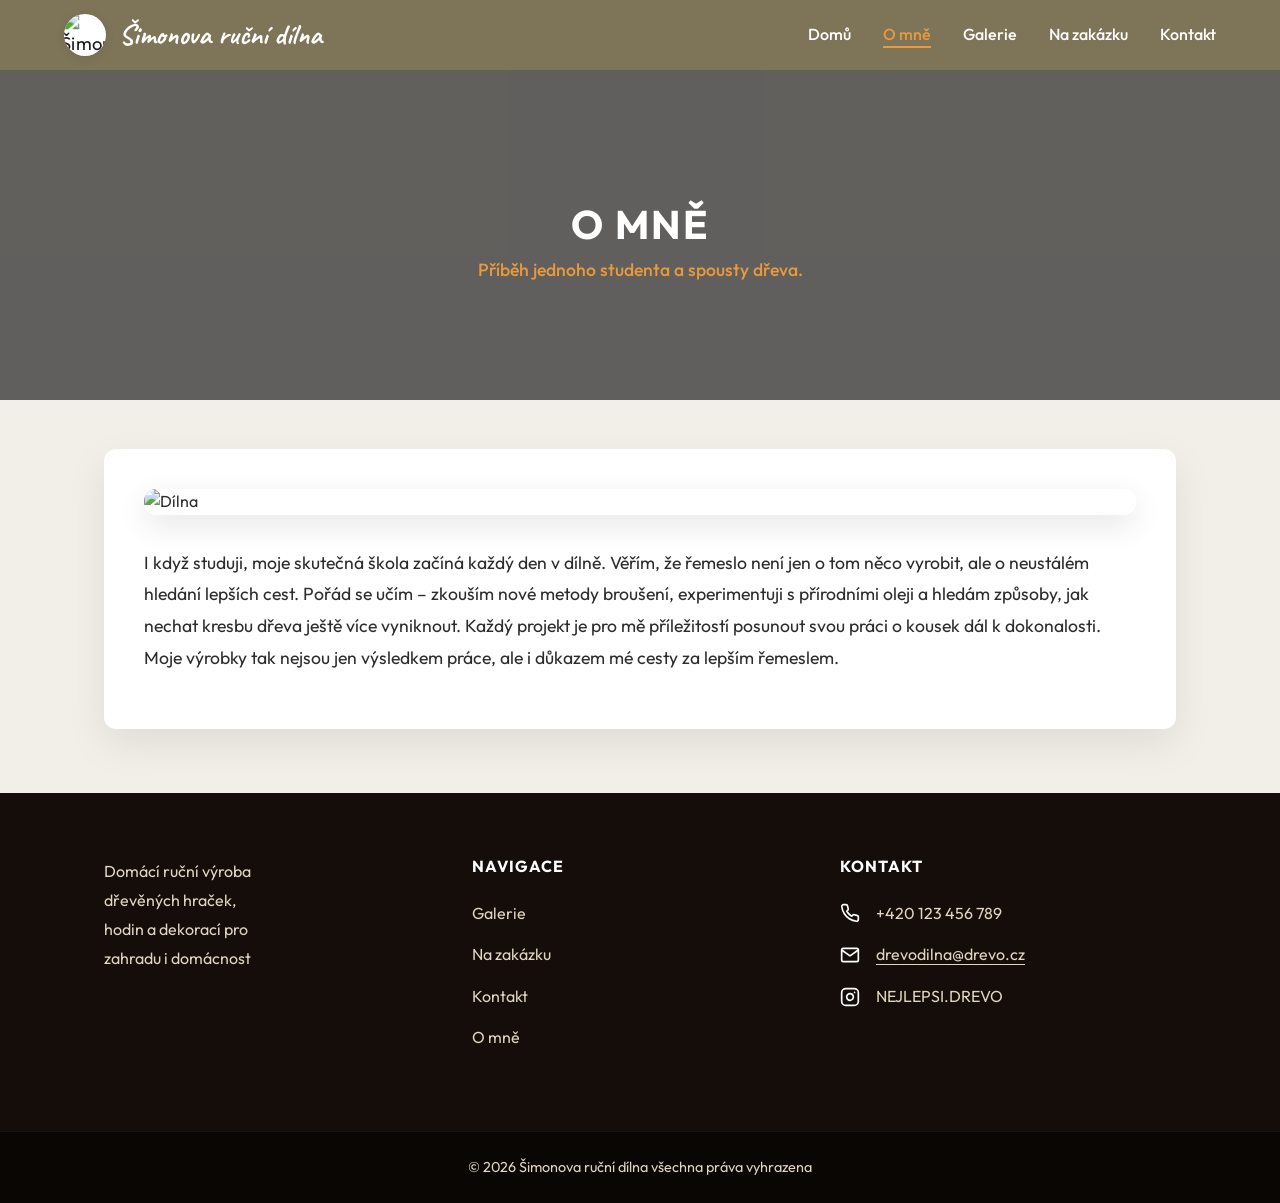
==== about.html @ 226e52aa "first" ====
<!DOCTYPE html>
<html lang="cs">

<head>
    <meta charset="UTF-8">
    <meta name="viewport" content="width=device-width, initial-scale=1.0">
    <title>Šimonova ruční dílna | O mně</title>
    <link rel="preconnect" href="https://fonts.googleapis.com">
    <link rel="preconnect" href="https://fonts.gstatic.com" crossorigin>
    <link
        href="https://fonts.googleapis.com/css2?family=Outfit:wght@300;400;500;700&family=Playfair+Display:ital,wght@0,600;1,600&family=Caveat:wght@500;700&display=swap"
        rel="stylesheet">
    <link rel="stylesheet" href="styles.css">
</head>

<body>
    <header class="header">
        <div class="container header-container">
            <a href="index.html" class="logo">
                <div class="logo-icon">
                    <img src="Pictures_neupravene/logo.jpg" alt="Šimonova ruční dílna logo">
                </div>
                <span class="logo-text">Šimonova ruční dílna</span>
            </a>
            <nav class="nav">
                <ul class="nav-list">
                    <li><a href="index.html">Domů</a></li>
                    <li><a href="about.html" class="active">O mně</a></li>
                    <li><a href="portfolio.html">Galerie</a></li>
                    <li><a href="custom.html">Na zakázku</a></li>
                    <li><a href="contact.html">Kontakt</a></li>
                </ul>
            </nav>
            <button class="mobile-menu-btn" aria-label="Otevřít menu">
                <span></span>
                <span></span>
                <span></span>
            </button>
        </div>
    </header>

    <main class="bg-light">
        <section class="subpage-hero" style="background-image: url('Pictures_neupravene/IMG-20260428-WA0003.jpg');">
            <div class="subpage-hero-overlay"></div>
            <div class="container subpage-hero-content">
                <h1 class="page-title">O MNĚ</h1>
                <p class="page-subtitle">Příběh jednoho studenta a spousty dřeva.</p>
            </div>
        </section>

        <section class="about-section section">
            <div class="container overlap-container">
                <div class="about-new-container">
                    <div class="about-image-top">
                        <img src="Pictures_neupravene/IMG-20260428-WA0004.jpg" alt="Dílna"
                            style="width: 100%; border-radius: 12px; margin-bottom: 2rem; box-shadow: 0 10px 30px rgba(0,0,0,0.1);">
                    </div>
                    <div class="about-text-new">
                        <p style="font-size: 1.1rem; line-height: 1.8; color: var(--color-text);">I když studuji, moje
                            skutečná škola začíná každý den v dílně. Věřím, že řemeslo není jen o tom něco vyrobit, ale
                            o neustálém hledání lepších cest. Pořád se učím – zkouším nové metody broušení,
                            experimentuji s přírodními oleji a hledám způsoby, jak nechat kresbu dřeva ještě více
                            vyniknout. Každý projekt je pro mě příležitostí posunout svou práci o kousek dál k
                            dokonalosti. Moje výrobky tak nejsou jen výsledkem práce, ale i důkazem mé cesty za lepším
                            řemeslem.</p>
                    </div>
                </div>
            </div>
        </section>
    </main>

    <footer class="footer">
        <div class="container">
            <div class="footer-grid">
                <div class="footer-col">
                    <p>Domácí ruční výroba<br>dřevěných hraček,<br>hodin a dekorací pro<br>zahradu i domácnost</p>
                </div>
                <div class="footer-col">
                    <h4 class="footer-heading">NAVIGACE</h4>
                    <ul class="footer-links">
                        <li><a href="portfolio.html">Galerie</a></li>
                        <li><a href="custom.html">Na zakázku</a></li>
                        <li><a href="contact.html">Kontakt</a></li>
                        <li><a href="about.html">O mně</a></li>
                    </ul>
                </div>
                <div class="footer-col">
                    <h4 class="footer-heading">KONTAKT</h4>
                    <ul class="footer-contact">
                        <li>
                            <svg xmlns="http://www.w3.org/2000/svg" width="20" height="20" viewBox="0 0 24 24"
                                fill="none" stroke="currentColor" stroke-width="2" stroke-linecap="round"
                                stroke-linejoin="round">
                                <path
                                    d="M22 16.92v3a2 2 0 0 1-2.18 2 19.79 19.79 0 0 1-8.63-3.07 19.5 19.5 0 0 1-6-6 19.79 19.79 0 0 1-3.07-8.67A2 2 0 0 1 4.11 2h3a2 2 0 0 1 2 1.72 12.84 12.84 0 0 0 .7 2.81 2 2 0 0 1-.45 2.11L8.09 9.91a16 16 0 0 0 6 6l1.27-1.27a2 2 0 0 1 2.11-.45 12.84 12.84 0 0 0 2.81.7A2 2 0 0 1 22 16.92z">
                                </path>
                            </svg>
                            <span>+420 123 456 789</span>
                        </li>
                        <li>
                            <svg xmlns="http://www.w3.org/2000/svg" width="20" height="20" viewBox="0 0 24 24"
                                fill="none" stroke="currentColor" stroke-width="2" stroke-linecap="round"
                                stroke-linejoin="round">
                                <path d="M4 4h16c1.1 0 2 .9 2 2v12c0 1.1-.9 2-2 2H4c-1.1 0-2-.9-2-2V6c0-1.1.9-2 2-2z">
                                </path>
                                <polyline points="22,6 12,13 2,6"></polyline>
                            </svg>
                            <a href="mailto:drevodilna@drevo.cz">drevodilna@drevo.cz</a>
                        </li>
                        <li>
                            <svg xmlns="http://www.w3.org/2000/svg" width="20" height="20" viewBox="0 0 24 24"
                                fill="none" stroke="currentColor" stroke-width="2" stroke-linecap="round"
                                stroke-linejoin="round">
                                <rect x="2" y="2" width="20" height="20" rx="5" ry="5"></rect>
                                <path d="M16 11.37A4 4 0 1 1 12.63 8 4 4 0 0 1 16 11.37z"></path>
                                <line x1="17.5" y1="6.5" x2="17.51" y2="6.5"></line>
                            </svg>
                            <span>NEJLEPSI.DREVO</span>
                        </li>
                    </ul>
                </div>
            </div>
        </div>
        <div class="footer-bottom-bar">
            <div class="container">
                <p>&copy; 2026 Šimonova ruční dílna všechna práva vyhrazena</p>
            </div>
        </div>
    </footer>

    <script src="script.js"></script>
</body>

</html>
---- styles.css ----
:root {
    --color-bg: #FCFAF8;
    --color-bg-alt: #F2EFE9;
    --color-wood-light: #C49A6C;
    --color-wood-primary: #8B5A2B;
    --color-wood-dark: #3E2723;
    --color-text: #2C2C2C;
    --color-text-light: #666666;
    --color-white: #FFFFFF;

    --font-sans: 'Outfit', sans-serif;
    --font-serif: 'Playfair Display', serif;

    --space-sm: 0.5rem;
    --space-md: 1rem;
    --space-lg: 2rem;
    --space-xl: 4rem;

    --transition-fast: 0.2s ease;
    --transition-normal: 0.3s ease;
}

* {
    margin: 0;
    padding: 0;
    box-sizing: border-box;
}

/* Premium Custom Scrollbar */
::-webkit-scrollbar {
    width: 10px;
}

::-webkit-scrollbar-track {
    background: var(--color-bg);
}

::-webkit-scrollbar-thumb {
    background-color: var(--color-wood-light);
    border-radius: 10px;
    border: 3px solid var(--color-bg);
}

::-webkit-scrollbar-thumb:hover {
    background-color: var(--color-wood-primary);
}

html {
    scroll-behavior: smooth;
}

body {
    font-family: var(--font-sans);
    color: var(--color-text);
    background-color: var(--color-bg);
    line-height: 1.6;
    overflow-x: hidden;
}

h1,
h2,
h3,
h4,
h5,
h6 {
    font-family: var(--font-serif);
    color: var(--color-wood-dark);
    margin-bottom: var(--space-md);
    line-height: 1.2;
}

p {
    margin-bottom: var(--space-md);
    color: var(--color-text-light);
}

img {
    max-width: 100%;
    height: auto;
    display: block;
}

a {
    text-decoration: none;
    color: inherit;
    transition: color var(--transition-fast);
}

ul {
    list-style: none;
}

.container {
    max-width: 1200px;
    margin: 0 auto;
    padding: 0 5%;
}

.section {
    padding: var(--space-xl) 0;
}

.text-center {
    text-align: center;
}

.bg-light {
    background-color: var(--color-bg-alt);
}

.bg-dark {
    background-color: var(--color-wood-dark);
    color: var(--color-white);
}

.bg-dark h2,
.bg-dark p {
    color: var(--color-white);
}

.bg-dark p {
    opacity: 0.8;
}

.btn {
    display: inline-block;
    padding: 0.8rem 1.8rem;
    border-radius: 4px;
    font-weight: 500;
    font-size: 1rem;
    cursor: pointer;
    transition: all var(--transition-normal);
    text-align: center;
    border: 2px solid transparent;
}

.btn-primary {
    background-color: var(--color-wood-primary);
    color: var(--color-white);
}

.btn-primary:hover {
    background-color: var(--color-wood-dark);
    transform: translateY(-2px);
    box-shadow: 0 4px 12px rgba(139, 90, 43, 0.3);
}

.btn-secondary {
    background-color: var(--color-white);
    color: var(--color-wood-dark);
}

.btn-secondary:hover {
    background-color: var(--color-bg-alt);
    transform: translateY(-2px);
}

.btn-outline {
    border-color: var(--color-wood-primary);
    color: var(--color-wood-primary);
}

.btn-outline:hover {
    background-color: var(--color-wood-primary);
    color: var(--color-white);
}

.btn-block {
    display: block;
    width: 100%;
}

.header {
    position: fixed;
    top: 0;
    left: 0;
    width: 100%;
    z-index: 1000;
    background: #7E7559;
    transition: all var(--transition-normal);
}

.header-container {
    display: flex;
    justify-content: space-between;
    align-items: center;
    height: 70px;
}

.logo {
    display: flex;
    align-items: center;
    gap: 0.8rem;
    text-decoration: none;
}

.logo-text {
    font-family: 'Caveat', cursive;
    font-size: 1.8rem;
    font-weight: 700;
    color: var(--color-white);
}

.logo-icon {
    display: flex;
    align-items: center;
    justify-content: center;
    width: 42px;
    height: 42px;
    background: var(--color-white);
    border-radius: 50%;
    overflow: hidden;
    box-shadow: 0 2px 10px rgba(0, 0, 0, 0.1);
}

.logo-icon img {
    width: 100%;
    height: 100%;
    object-fit: cover;
    border-radius: 50%;
    transform: scale(1.15);
    filter: contrast(1.2) brightness(0.95);
    transition: transform 0.3s ease;
}

.logo:hover .logo-icon img {
    transform: scale(1.22);
}

/* Zvětšení hlavičky a posunutí navigace více doprava */
.header .container {
    max-width: 1400px;
}

.nav {
    margin-left: auto;
}

.nav-list {
    display: flex;
    align-items: center;
    gap: 2rem;
}

.nav-list a:not(.btn) {
    font-weight: 500;
    position: relative;
    color: var(--color-white);
}

.nav-list a:not(.btn)::after {
    content: '';
    position: absolute;
    width: 0;
    height: 2px;
    bottom: -4px;
    left: 0;
    background-color: #E89A3C;
}

.nav-list a:not(.btn):hover::after,
.nav-list a.active:not(.btn)::after {
    width: 100%;
}

.nav-list a.active {
    color: #E89A3C;
}

.page-main {
    padding-top: 120px;
    min-height: calc(100vh - 80px);
    /* Odečet pro footer a header */
}

.mobile-menu-btn {
    display: none;
    background: none;
    border: none;
    cursor: pointer;
    position: relative;
    width: 25px;
    height: 20px;
}

.mobile-menu-btn span {
    display: block;
    position: absolute;
    height: 2px;
    width: 100%;
    background-color: var(--color-white);
    border-radius: 9px;
    opacity: 1;
    left: 0;
    transform: rotate(0deg);
    transition: .25s ease-in-out;
}

.mobile-menu-btn span:nth-child(1) {
    top: 0px;
}

.mobile-menu-btn span:nth-child(2) {
    top: 9px;
}

.mobile-menu-btn span:nth-child(3) {
    top: 18px;
}

.mobile-menu-btn.open span:nth-child(1) {
    top: 9px;
    transform: rotate(135deg);
}

.mobile-menu-btn.open span:nth-child(2) {
    opacity: 0;
    left: -60px;
}

.mobile-menu-btn.open span:nth-child(3) {
    top: 9px;
    transform: rotate(-135deg);
}

.hero {
    position: relative;
    height: 100vh;
    min-height: 600px;
    display: flex;
    align-items: center;
    overflow: hidden;
}

.hero-bg {
    position: absolute;
    top: 0;
    left: 0;
    width: 100%;
    height: 100%;
    z-index: -1;
}

.hero-bg img {
    width: 100%;
    height: 100%;
    object-fit: cover;
}

.hero-overlay {
    position: absolute;
    top: 0;
    left: 0;
    width: 100%;
    height: 100%;
    background: linear-gradient(90deg, rgba(30, 20, 15, 0.8) 0%, rgba(30, 20, 15, 0.4) 100%);
}

.hero-content {
    max-width: 800px;
    padding-top: 80px;
    animation: fadeInUp 1s ease forwards;
}

.hero-title {
    color: var(--color-white);
    font-size: clamp(2.5rem, 5vw, 4.5rem);
    margin-bottom: var(--space-md);
}

.hero-subtitle {
    color: rgba(255, 255, 255, 0.9);
    font-size: 1.2rem;
    max-width: 600px;
    margin-bottom: var(--space-lg);
}

.hero-actions {
    display: flex;
    gap: 1rem;
    flex-wrap: wrap;
}

@keyframes fadeInUp {
    from {
        opacity: 0;
        transform: translateY(30px);
    }

    to {
        opacity: 1;
        transform: translateY(0);
    }
}

.section-title {
    font-size: 2.5rem;
    margin-bottom: var(--space-lg);
    position: relative;
    display: inline-block;
}

.section-title::after {
    content: '';
    position: absolute;
    bottom: -10px;
    left: 0;
    width: 60px;
    height: 3px;
    background-color: var(--color-wood-primary);
}

.text-center .section-title::after {
    left: 50%;
    transform: translateX(-50%);
}

.about-container {
    display: grid;
    grid-template-columns: 1fr 1fr;
    gap: var(--space-xl);
    align-items: center;
}

.about-stats {
    display: grid;
    grid-template-columns: repeat(auto-fit, minmax(150px, 1fr));
    gap: var(--space-md);
}

.stat-item {
    background: var(--color-white);
    padding: var(--space-lg);
    border-radius: 8px;
    text-align: center;
    box-shadow: 0 10px 30px rgba(0, 0, 0, 0.05);
    border-bottom: 4px solid var(--color-wood-primary);
    transition: transform var(--transition-normal);
}

.stat-item:hover {
    transform: translateY(-5px);
}

.stat-number {
    display: block;
    font-family: var(--font-serif);
    font-size: 2rem;
    font-weight: 700;
    color: var(--color-wood-dark);
    margin-bottom: 0.5rem;
}

.stat-label {
    font-size: 0.9rem;
    font-weight: 500;
    text-transform: uppercase;
    letter-spacing: 1px;
    color: var(--color-wood-primary);
}

.portfolio-grid {
    display: grid;
    grid-template-columns: repeat(auto-fit, minmax(300px, 1fr));
    gap: 2rem;
    margin-top: var(--space-xl);
}

.portfolio-card {
    background: var(--color-white);
    border-radius: 8px;
    overflow: hidden;
    box-shadow: 0 4px 20px rgba(0, 0, 0, 0.05);
    transition: all var(--transition-normal);
}

.portfolio-card:hover {
    transform: translateY(-10px);
    box-shadow: 0 15px 30px rgba(0, 0, 0, 0.1);
}

.card-image {
    height: 250px;
    overflow: hidden;
}

.card-image img {
    width: 100%;
    height: 100%;
    object-fit: cover;
    transition: transform 0.5s ease;
}

.portfolio-card:hover .card-image img {
    transform: scale(1.05);
}

.card-content {
    padding: 1.5rem;
}

.card-content h3 {
    margin-bottom: 0.5rem;
    font-size: 1.3rem;
}

.custom-orders-content {
    display: grid;
    grid-template-columns: 1fr 1fr;
    gap: var(--space-xl);
    align-items: center;
}

.lead {
    font-size: 1.2rem;
    color: var(--color-wood-primary);
    font-weight: 500;
}

.process-list {
    margin-top: var(--space-lg);
}

.process-list li {
    margin-bottom: 1rem;
    padding-left: 2rem;
    position: relative;
    color: var(--color-text-light);
}

.process-list li strong {
    color: var(--color-wood-dark);
}

.process-list li::before {
    content: '';
    position: absolute;
    left: 0;
    top: 8px;
    width: 10px;
    height: 10px;
    background-color: var(--color-wood-primary);
    border-radius: 50%;
}

.blueprint-image {
    background-color: var(--color-wood-primary);
    border-radius: 8px;
    padding: 2rem;
    height: 100%;
    min-height: 400px;
    display: flex;
    align-items: center;
    justify-content: center;
    position: relative;
    overflow: hidden;
}

.wood-pattern {
    background-image: repeating-linear-gradient(45deg, rgba(255, 255, 255, 0.05) 0px, rgba(255, 255, 255, 0.05) 2px, transparent 2px, transparent 10px);
    position: absolute;
    top: 0;
    left: 0;
    width: 100%;
    height: 100%;
    display: flex;
    flex-direction: column;
    align-items: center;
    justify-content: center;
    text-align: center;
    color: var(--color-white);
    padding: 2rem;
}

.wood-pattern h3 {
    color: var(--color-white);
    font-size: 2rem;
}

.wood-pattern p {
    color: rgba(255, 255, 255, 0.9);
}

.contact-container {
    display: grid;
    grid-template-columns: 1fr 1fr;
    gap: var(--space-xl);
}

.contact-details {
    margin-top: var(--space-lg);
}

.contact-item {
    display: flex;
    align-items: center;
    gap: 1rem;
    margin-bottom: 1rem;
}

.contact-item svg {
    color: var(--color-wood-light);
}

.contact-form {
    background: var(--color-white);
    padding: 2.5rem;
    border-radius: 8px;
    box-shadow: 0 15px 40px rgba(0, 0, 0, 0.2);
    color: var(--color-text);
}

.form-group {
    margin-bottom: 1.5rem;
}

.form-group label {
    display: block;
    margin-bottom: 0.5rem;
    font-weight: 500;
    color: var(--color-wood-dark);
}

.form-group input,
.form-group textarea {
    width: 100%;
    padding: 0.8rem;
    border: 1px solid #E0E0E0;
    border-radius: 4px;
    font-family: var(--font-sans);
    font-size: 1rem;
    transition: border-color var(--transition-fast);
}

.form-group input:focus,
.form-group textarea:focus {
    outline: none;
    border-color: var(--color-wood-primary);
}

.footer {
    background-color: #150D0A;
    color: #E0D5C1;
    padding: 0;
    text-align: left;
}

.footer-grid {
    display: grid;
    grid-template-columns: repeat(auto-fit, minmax(250px, 1fr));
    gap: 2rem;
    padding: var(--space-xl) 0;
}

.footer-col p {
    color: #E0D5C1;
    line-height: 1.8;
}

.footer-heading {
    color: #FFFFFF;
    font-family: var(--font-sans);
    font-size: 1rem;
    letter-spacing: 1px;
    margin-bottom: 1.5rem;
    text-transform: uppercase;
}

.footer-links li,
.footer-contact li {
    margin-bottom: 1rem;
}

.footer-links a {
    color: #E0D5C1;
    transition: color var(--transition-fast);
}

.footer-links a:hover {
    color: #FFFFFF;
    text-decoration: underline;
}

.footer-contact li {
    display: flex;
    align-items: center;
    gap: 1rem;
}

.footer-contact svg {
    color: #FFFFFF;
}

.footer-contact a {
    color: #E0D5C1;
    text-decoration: underline;
    text-underline-offset: 4px;
}

.footer-contact a:hover {
    color: #FFFFFF;
}

.footer-bottom-bar {
    background-color: #0A0604;
    padding: 1.5rem 0;
    text-align: center;
    border-top: 1px solid rgba(255, 255, 255, 0.05);
}

.footer-bottom-bar p {
    margin: 0;
    color: #E0D5C1;
    font-size: 0.9rem;
}

/* Hub Section */
.hub-grid {
    display: grid;
    grid-template-columns: repeat(2, 1fr);
    gap: 1.5rem;
}

@media (max-width: 768px) {
    .hub-grid {
        grid-template-columns: 1fr;
    }
}

.hub-card {
    display: flex;
    flex-direction: column;
    background: var(--color-white);
    overflow: hidden;
    border-radius: 12px;
    box-shadow: 0 4px 15px rgba(0, 0, 0, 0.05);
    transition: transform 0.4s cubic-bezier(0.175, 0.885, 0.32, 1.275), box-shadow 0.4s ease;
    text-decoration: none;
    color: var(--color-text);
}

.hub-card:hover {
    transform: translateY(-8px);
    box-shadow: 0 15px 35px rgba(0, 0, 0, 0.15);
}

.hub-card-img {
    height: 220px;
    background-color: #000;
    overflow: hidden;
}

.hub-card-img img {
    width: 100%;
    height: 100%;
    object-fit: cover;
    opacity: 0.9;
    transition: transform 0.5s ease;
}

.hub-card:hover .hub-card-img img {
    transform: scale(1.05);
}

.hub-card-title {
    padding: 1rem 1.5rem;
    font-size: 1rem;
    background: var(--color-white);
    color: var(--color-text);
}

@media (max-width: 900px) {

    .about-container,
    .custom-orders-content,
    .contact-container {
        grid-template-columns: 1fr;
    }

    .hero-title {
        font-size: 2.5rem;
    }
}

@media (max-width: 768px) {
    .nav {
        display: none;
    }

    .nav.active {
        display: block;
        position: absolute;
        top: 70px;
        left: 0;
        width: 100%;
        background: #7E7559;
        padding: 1.5rem 5%;
        border-top: 1px solid rgba(255, 255, 255, 0.1);
        box-shadow: 0 10px 20px rgba(0, 0, 0, 0.15);
        z-index: 999;
    }

    .nav.active .nav-list {
        flex-direction: column;
        align-items: center;
        gap: 1.5rem;
    }

    .mobile-menu-btn {
        display: block;
    }

    .hero-actions {
        flex-direction: column;
    }

    .btn {
        width: 100%;
    }

    .section {
        padding: var(--space-lg) 0;
    }
}

/* --- NEW SUBPAGES STYLES --- */

/* Subpage Hero Banner */
.subpage-hero {
    position: relative;
    padding: 200px 0 100px;
    background-size: cover;
    background-position: center;
    background-attachment: fixed;
    text-align: center;
    color: var(--color-white);
}

@media (max-width: 768px) {
    .subpage-hero {
        padding: 130px 0 70px;
    }
}

.subpage-hero-overlay {
    position: absolute;
    top: 0;
    left: 0;
    width: 100%;
    height: 100%;
    background: rgba(0, 0, 0, 0.6);
}

.subpage-hero-content {
    position: relative;
    z-index: 10;
}

.subpage-hero .page-title {
    color: var(--color-white);
    font-size: 2.5rem;
    letter-spacing: 2px;
    margin-bottom: 0.5rem;
    font-family: var(--font-sans);
}

.subpage-hero .page-subtitle {
    color: #E89A3C;
    font-size: 1.1rem;
    font-weight: 500;
}

/* Overlapping Containers */
.overlap-container {
    margin-top: -15px;
    position: relative;
    z-index: 20;
}

/* Portfolio Gallery */
.portfolio-filter {
    display: flex;
    gap: 1rem;
    margin-bottom: 2rem;
    flex-wrap: wrap;
}

.filter-btn {
    background: transparent;
    border: none;
    font-family: var(--font-sans);
    font-size: 1rem;
    color: var(--color-text-light);
    cursor: pointer;
    padding: 0.5rem 0;
}

.filter-btn.active {
    color: var(--color-text);
    border-bottom: 2px solid #E89A3C;
    font-weight: 600;
}

.new-grid {
    display: grid;
    grid-template-columns: 1fr;
    gap: 2rem;
}

@media (min-width: 768px) {
    .new-grid {
        grid-template-columns: repeat(2, 1fr);
    }
}

@media (min-width: 1024px) {
    .new-grid {
        grid-template-columns: repeat(3, 1fr);
    }
}

.new-card {
    background: var(--color-white);
    border-radius: 12px;
    overflow: hidden;
    box-shadow: 0 10px 30px rgba(0, 0, 0, 0.05);
    transition: transform 0.4s cubic-bezier(0.175, 0.885, 0.32, 1.275), box-shadow 0.4s ease;
    text-decoration: none;
    display: block;
}

.new-card:hover {
    transform: translateY(-8px);
    box-shadow: 0 15px 35px rgba(0, 0, 0, 0.15);
}

.new-card .card-image {
    height: 250px;
    background-color: #000;
}

.new-card .card-image img {
    opacity: 0.9;
}

.new-content {
    display: flex;
    justify-content: space-between;
    align-items: flex-start;
    padding: 1rem;
}

.new-content .card-info h3 {
    font-family: var(--font-sans);
    font-size: 1rem;
    font-weight: 600;
    color: var(--color-text);
    margin-bottom: 0.2rem;
}

.new-content .card-info p {
    font-size: 0.85rem;
    color: var(--color-text-light);
    margin: 0;
}

.new-content .card-price {
    font-weight: 600;
    color: var(--color-text);
}

/* Custom Orders */
.custom-grid-new {
    display: grid;
    grid-template-columns: 1fr;
    gap: 3rem;
}

@media (min-width: 768px) {
    .custom-grid-new {
        grid-template-columns: 1fr 1fr;
    }
}

.process-steps {
    display: flex;
    flex-direction: column;
    gap: 1.5rem;
}

.step-item {
    display: flex;
    align-items: flex-start;
    gap: 1rem;
}

.step-icon {
    margin-top: 0.2rem;
    color: var(--color-text);
}

.step-text h4 {
    font-family: var(--font-sans);
    font-size: 1.1rem;
    font-weight: 600;
    color: var(--color-text);
    margin-bottom: 0.2rem;
}

.step-text p {
    font-size: 0.9rem;
    margin: 0;
}

/* Contact */
.contact-grid-new {
    display: grid;
    grid-template-columns: 1fr;
    gap: 3rem;
}

@media (min-width: 768px) {
    .contact-grid-new {
        grid-template-columns: 1fr 1fr;
    }
}

.contact-list {
    display: flex;
    flex-direction: column;
    gap: 1.5rem;
    margin-top: 2rem;
}

.contact-list li {
    display: flex;
    align-items: center;
    gap: 1rem;
}

.c-icon {
    display: flex;
    align-items: center;
    justify-content: center;
    width: 40px;
    height: 40px;
    border: 1px solid var(--color-text-light);
    border-radius: 50%;
    color: var(--color-text);
}

.c-text span {
    font-size: 0.8rem;
    color: var(--color-text-light);
    text-transform: uppercase;
}

.c-text strong {
    font-size: 1rem;
    color: var(--color-text);
    font-weight: 500;
}

/* Clean Form & Contact Card */
.contact-card,
.clean-form {
    background: var(--color-white);
    padding: 2.5rem;
    border-radius: 12px;
    box-shadow: 0 15px 40px rgba(0, 0, 0, 0.08);
}

.form-group-clean {
    margin-bottom: 1.5rem;
}

.form-group-clean label {
    display: block;
    font-size: 0.85rem;
    font-weight: 500;
    color: var(--color-text);
    margin-bottom: 0.5rem;
    text-transform: uppercase;
}

.form-group-clean .required {
    color: #E89A3C;
}

.form-group-clean input,
.form-group-clean textarea {
    width: 100%;
    border: none;
    border-bottom: 1px solid #ccc;
    padding: 0.5rem 0;
    font-family: var(--font-sans);
    font-size: 1rem;
    background: transparent;
    transition: border-color var(--transition-fast);
}

.form-group-clean input:focus,
.form-group-clean textarea:focus {
    outline: none;
    border-bottom-color: var(--color-text);
}

/* About New */
.about-new-container {
    background: var(--color-white);
    padding: 2.5rem;
    border-radius: 12px;
    box-shadow: 0 15px 40px rgba(0, 0, 0, 0.08);
}

/* Home About Teaser */
.home-about {
    background-color: var(--color-bg);
    padding-top: 6rem;
    padding-bottom: 5rem;
}

@media (max-width: 768px) {
    .home-about {
        padding-top: 3rem;
        padding-bottom: 3rem;
    }
}

.home-about-container {
    display: grid;
    grid-template-columns: 1fr;
    gap: 3rem;
    align-items: center;
}

@media (min-width: 768px) {
    .home-about-container {
        grid-template-columns: 1fr 1fr;
    }
}

.home-about-image {
    position: relative;
    z-index: 10;
}

.home-about-image img {
    width: 100%;
    height: auto;
    object-fit: cover;
    transition: transform 0.5s ease;
}

.home-about-image:hover img {
    transform: scale(1.02);
}

/* Featured Products Slider */
.featured-slider {
    display: flex;
    overflow-x: auto;
    scroll-snap-type: x mandatory;
    gap: 1.5rem;
    padding-bottom: 2rem;
    scrollbar-width: thin;
    scrollbar-color: #E89A3C transparent;
}

.featured-slider::-webkit-scrollbar {
    height: 6px;
}

.featured-slider::-webkit-scrollbar-track {
    background: transparent;
}

.featured-slider::-webkit-scrollbar-thumb {
    background-color: #E89A3C;
    border-radius: 10px;
}

.featured-card {
    flex: 0 0 85%;
    scroll-snap-align: center;
    position: relative;
    border-radius: 12px;
    overflow: hidden;
    display: block;
    box-shadow: 0 10px 30px rgba(0, 0, 0, 0.1);
    height: 300px;
}

@media (min-width: 768px) {
    .featured-card {
        flex: 0 0 calc(33.333% - 1rem);
    }
}

.featured-card img {
    width: 100%;
    height: 100%;
    object-fit: cover;
    transition: transform 0.6s ease;
}

.featured-card:hover img {
    transform: scale(1.05);
}

.featured-overlay {
    position: absolute;
    bottom: 0;
    left: 0;
    width: 100%;
    padding: 2rem 1rem 1rem;
    background: linear-gradient(to top, rgba(0, 0, 0, 0.8), transparent);
    color: #fff;
    font-family: var(--font-sans);
    font-size: 1.2rem;
    font-weight: 600;
    letter-spacing: 1px;
    text-transform: uppercase;
    text-align: center;
}
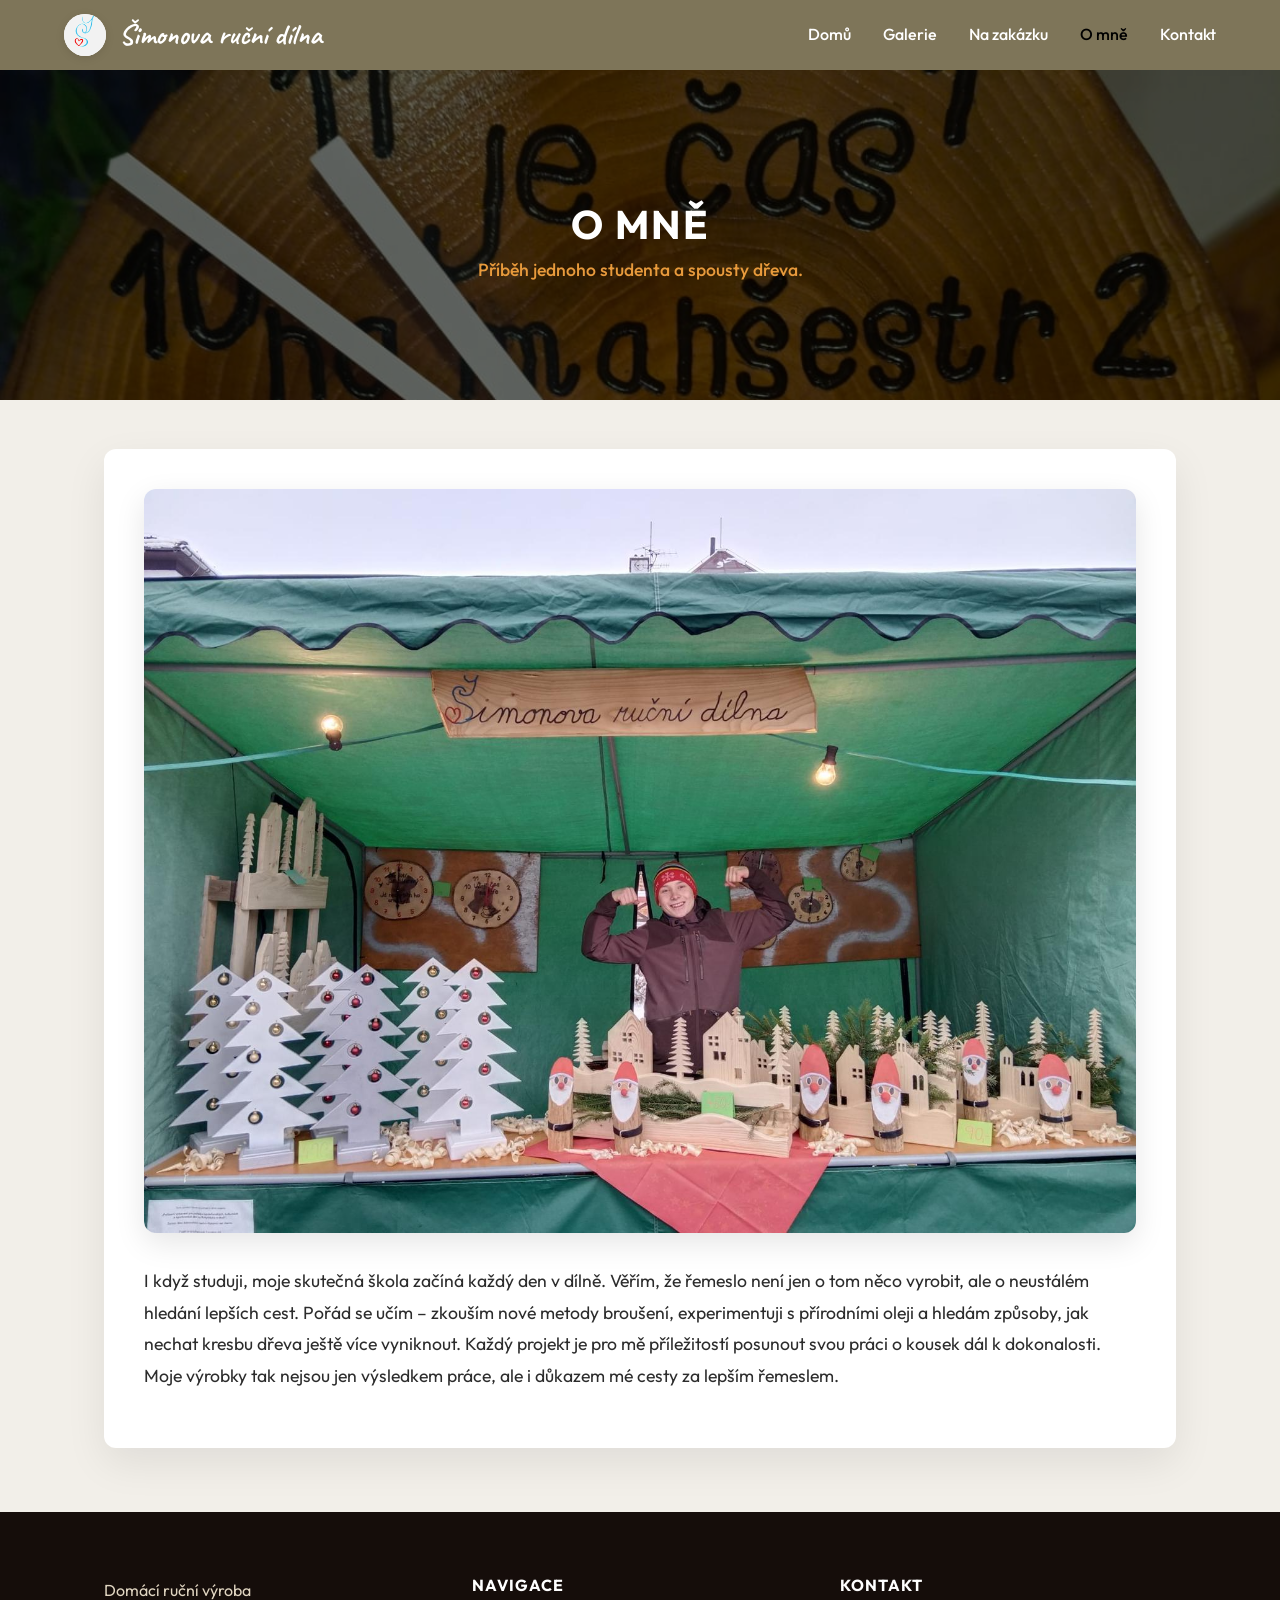
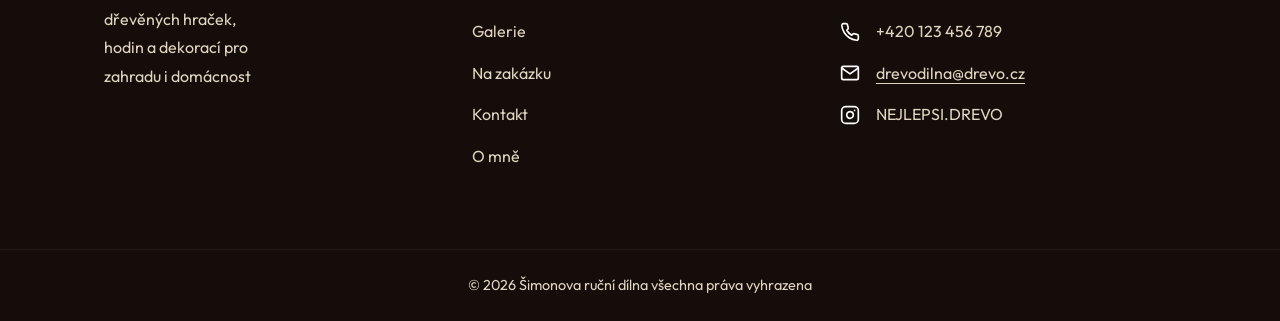
==== commit 6a4ce943: "3.05.2026" ====
--- a/about.html
+++ b/about.html
@@ -25,9 +25,9 @@
             <nav class="nav">
                 <ul class="nav-list">
                     <li><a href="index.html">Domů</a></li>
-                    <li><a href="about.html" class="active">O mně</a></li>
                     <li><a href="portfolio.html">Galerie</a></li>
                     <li><a href="custom.html">Na zakázku</a></li>
+                    <li><a href="about.html" class="active">O mně</a></li>
                     <li><a href="contact.html">Kontakt</a></li>
                 </ul>
             </nav>
@@ -40,7 +40,7 @@
     </header>
 
     <main class="bg-light">
-        <section class="subpage-hero" style="background-image: url('Pictures_neupravene/IMG-20260428-WA0003.jpg');">
+        <section class="subpage-hero" style="background-image: url('Pictures_neupravene/hodiny_je_cas_na_mansestr.jpg');">
             <div class="subpage-hero-overlay"></div>
             <div class="container subpage-hero-content">
                 <h1 class="page-title">O MNĚ</h1>
@@ -52,7 +52,7 @@
             <div class="container overlap-container">
                 <div class="about-new-container">
                     <div class="about-image-top">
-                        <img src="Pictures_neupravene/IMG-20260428-WA0004.jpg" alt="Dílna"
+                        <img src="Pictures_neupravene/trhy.jpg" alt="Práce se dřevem v dílně"
                             style="width: 100%; border-radius: 12px; margin-bottom: 2rem; box-shadow: 0 10px 30px rgba(0,0,0,0.1);">
                     </div>
                     <div class="about-text-new">
--- a/styles.css
+++ b/styles.css
@@ -246,25 +246,20 @@
     font-weight: 500;
     position: relative;
     color: var(--color-white);
-}
-
-.nav-list a:not(.btn)::after {
-    content: '';
-    position: absolute;
-    width: 0;
-    height: 2px;
-    bottom: -4px;
-    left: 0;
-    background-color: #E89A3C;
-}
-
-.nav-list a:not(.btn):hover::after,
-.nav-list a.active:not(.btn)::after {
-    width: 100%;
-}
-
-.nav-list a.active {
-    color: #E89A3C;
+    transition: color var(--transition-fast);
+}
+
+.nav-list a:not(.btn):hover {
+    color: #cccccc;
+}
+
+.nav-list a:not(.btn):active {
+    color: #000000;
+}
+
+.nav-list a.active,
+.nav-list a.active:hover {
+    color: #000000;
 }
 
 .page-main {
@@ -330,6 +325,7 @@
     display: flex;
     align-items: center;
     overflow: hidden;
+    padding-top: 70px;
 }
 
 .hero-bg {
@@ -358,8 +354,20 @@
 
 .hero-content {
     max-width: 800px;
-    padding-top: 80px;
     animation: fadeInUp 1s ease forwards;
+}
+
+@media (max-width: 768px) {
+    .hero {
+        height: auto;
+        min-height: 100vh;
+        padding-top: 100px;
+        padding-bottom: 60px;
+    }
+
+    .hero-content {
+        padding-top: 0;
+    }
 }
 
 .hero-title {
@@ -702,7 +710,7 @@
 }
 
 .footer-bottom-bar {
-    background-color: #0A0604;
+    background-color: #150D0A;
     padding: 1.5rem 0;
     text-align: center;
     border-top: 1px solid rgba(255, 255, 255, 0.05);
@@ -897,7 +905,7 @@
 
 .filter-btn.active {
     color: var(--color-text);
-    border-bottom: 2px solid #E89A3C;
+    border-bottom: 2px solid #000;
     font-weight: 600;
 }
 
@@ -1186,9 +1194,10 @@
     position: relative;
     border-radius: 12px;
     overflow: hidden;
-    display: block;
+    display: flex;
+    flex-direction: column;
     box-shadow: 0 10px 30px rgba(0, 0, 0, 0.1);
-    height: 300px;
+    height: 340px;
 }
 
 @media (min-width: 768px) {
@@ -1197,29 +1206,199 @@
     }
 }
 
-.featured-card img {
-    width: 100%;
-    height: 100%;
-    object-fit: cover;
-    transition: transform 0.6s ease;
-}
-
-.featured-card:hover img {
-    transform: scale(1.05);
-}
-
-.featured-overlay {
+.featured-img-wrap {
+    position: relative;
+    width: 100%;
+    flex: 1;
+    overflow: hidden;
+    cursor: zoom-in;
+}
+
+.featured-img-wrap::after {
+    content: '';
     position: absolute;
     bottom: 0;
     left: 0;
     width: 100%;
-    padding: 2rem 1rem 1rem;
-    background: linear-gradient(to top, rgba(0, 0, 0, 0.8), transparent);
+    height: 80px;
+    background: linear-gradient(to bottom, transparent, rgba(21, 13, 10, 0.85));
+    pointer-events: none;
+    z-index: 1;
+}
+
+.featured-img-wrap img {
+    width: 100%;
+    height: 100%;
+    object-fit: cover;
+    transition: transform 0.6s cubic-bezier(0.165, 0.84, 0.44, 1);
+    position: relative;
+    z-index: 0;
+}
+
+.featured-img-wrap:hover img {
+    transform: scale(1.08);
+}
+
+.featured-title-overlay {
+    position: absolute;
+    top: 15px;
+    left: 15px;
+    background: rgba(21, 13, 10, 0.75);
     color: #fff;
+    padding: 0.4rem 1rem;
+    border-radius: 20px;
+    font-size: 0.8rem;
+    font-weight: 500;
+    text-transform: uppercase;
+    letter-spacing: 1px;
+    pointer-events: none;
+    box-shadow: 0 4px 10px rgba(0, 0, 0, 0.15);
+}
+
+.featured-bottom-bar {
+    display: flex;
+    align-items: center;
+    justify-content: center;
+    background-color: #150D0A;
+    color: #E0D5C1;
+    height: 52px;
+    width: 100%;
     font-family: var(--font-sans);
-    font-size: 1.2rem;
+    font-size: 0.9rem;
     font-weight: 600;
+    text-transform: uppercase;
     letter-spacing: 1px;
-    text-transform: uppercase;
-    text-align: center;
+    text-decoration: none;
+    transition: all var(--transition-normal);
+    border-top: 1px solid rgba(255, 255, 255, 0.05);
+}
+
+.featured-bottom-bar:hover {
+    background-color: var(--color-wood-primary);
+    color: #fff;
+}
+
+/* Lightbox Premium Style */
+.lightbox-overlay {
+    position: fixed;
+    top: 0;
+    left: 0;
+    width: 100%;
+    height: 100%;
+    background: rgba(10, 6, 4, 0.92);
+    z-index: 9999;
+    display: flex;
+    align-items: center;
+    justify-content: center;
+    opacity: 0;
+    transition: opacity 0.3s ease;
+    cursor: zoom-out;
+}
+
+.lightbox-overlay.show {
+    opacity: 1;
+}
+
+.lightbox-img {
+    max-width: 90%;
+    max-height: 85%;
+    border-radius: 8px;
+    box-shadow: 0 20px 50px rgba(0, 0, 0, 0.5);
+    transform: scale(0.95);
+    transition: transform 0.3s cubic-bezier(0.165, 0.84, 0.44, 1);
+    cursor: default;
+}
+
+.lightbox-overlay.show .lightbox-img {
+    transform: scale(1);
+}
+
+.lightbox-close {
+    position: absolute;
+    top: 25px;
+    right: 25px;
+    background: none;
+    border: none;
+    color: #fff;
+    font-size: 2.5rem;
+    cursor: pointer;
+    line-height: 1;
+    transition: transform var(--transition-fast), color var(--transition-fast);
+}
+
+.lightbox-close:hover {
+    color: #E89A3C;
+    transform: scale(1.1);
+}
+
+/* --- PREMIUM ANIMATIONS & JS DYNAMICS --- */
+
+/* Keyframe Animations */
+@keyframes cardFadeIn {
+    from {
+        opacity: 0;
+        transform: translateY(15px) scale(0.96);
+    }
+
+    to {
+        opacity: 1;
+        transform: translateY(0) scale(1);
+    }
+}
+
+@keyframes rotate {
+    100% {
+        transform: rotate(360deg);
+    }
+}
+
+@keyframes slideDown {
+    from {
+        opacity: 0;
+        transform: translateY(-10px);
+    }
+
+    to {
+        opacity: 1;
+        transform: translateY(0);
+    }
+}
+
+@keyframes fadeOut {
+    from {
+        opacity: 1;
+    }
+
+    to {
+        opacity: 0;
+    }
+}
+
+/* Spinner Styles */
+.spinner circle {
+    animation: dash 1.5s ease-in-out infinite;
+    stroke: currentColor;
+    stroke-linecap: round;
+}
+
+@keyframes dash {
+    0% {
+        stroke-dasharray: 1, 150;
+        stroke-dashoffset: 0;
+    }
+
+    50% {
+        stroke-dasharray: 90, 150;
+        stroke-dashoffset: -35;
+    }
+
+    100% {
+        stroke-dasharray: 90, 150;
+        stroke-dashoffset: -124;
+    }
+}
+
+/* Custom Success Message */
+.form-success-message {
+    transition: all 0.3s ease;
 }
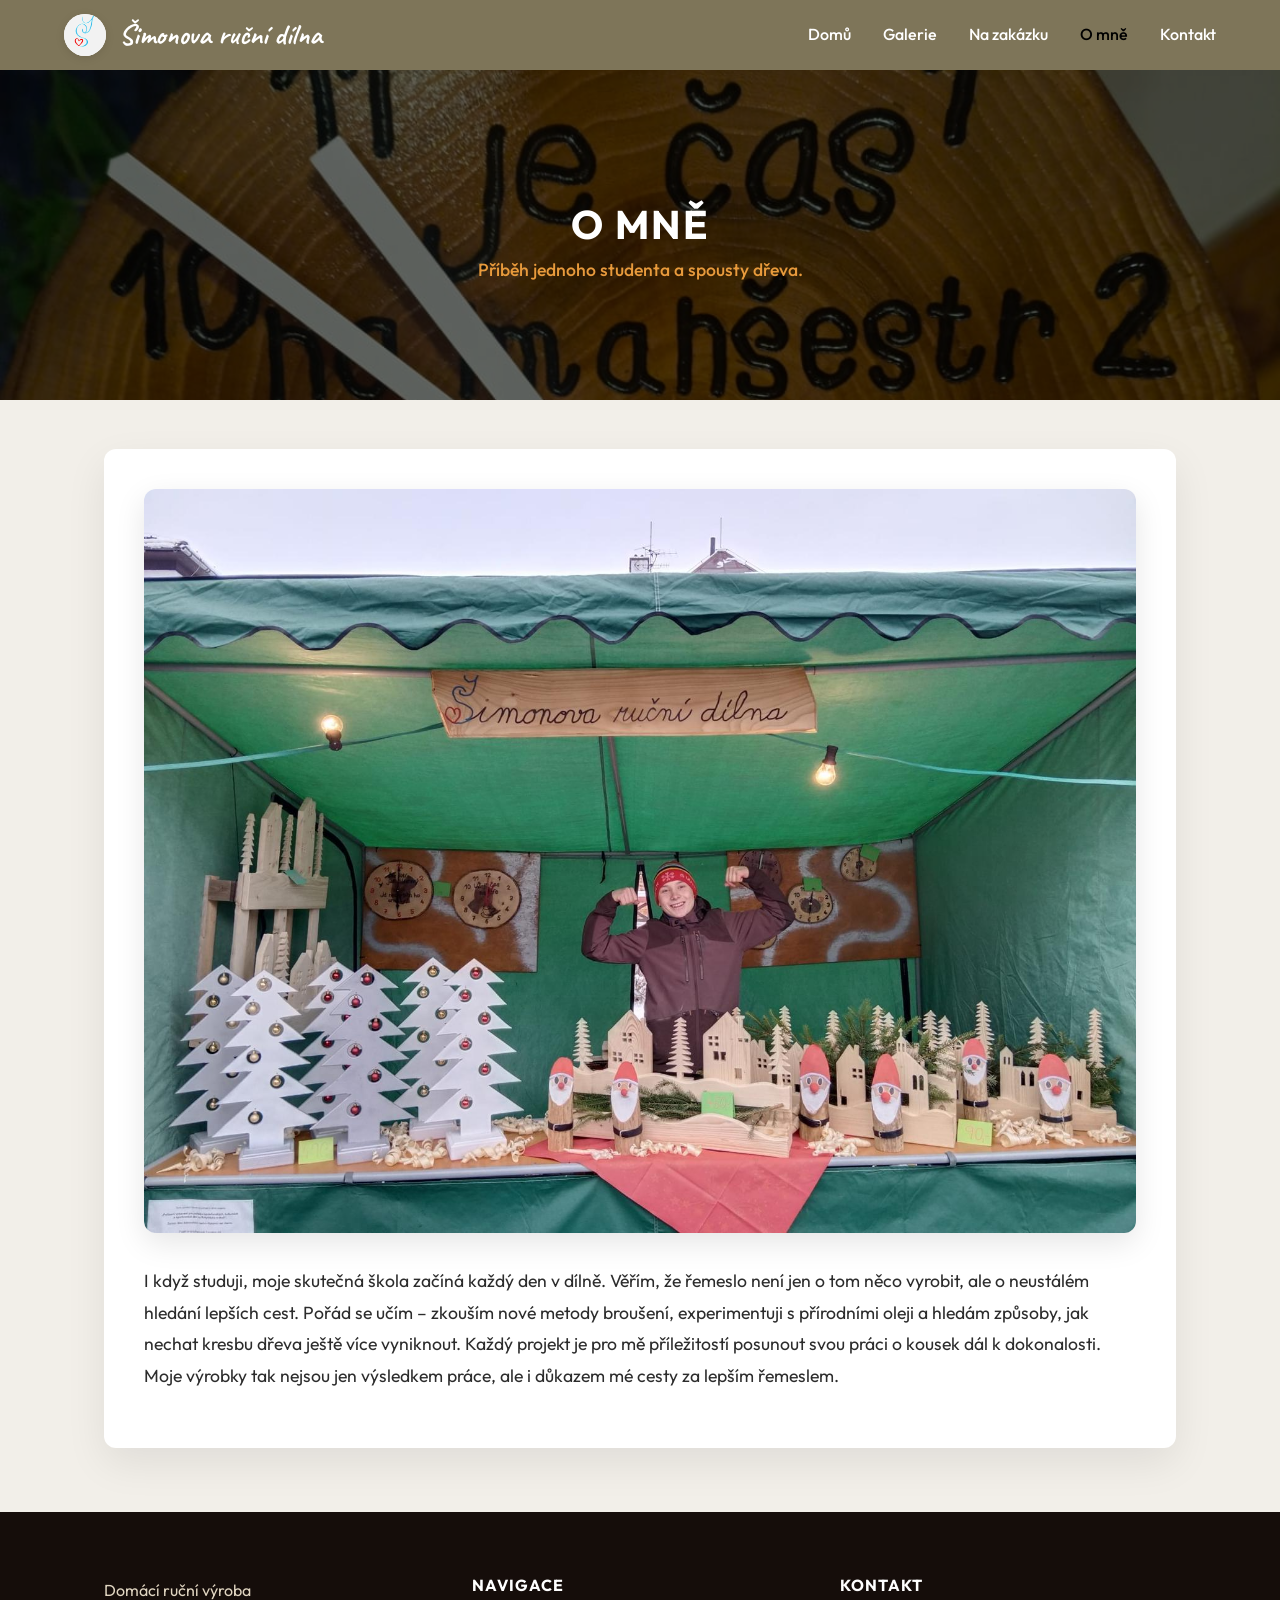
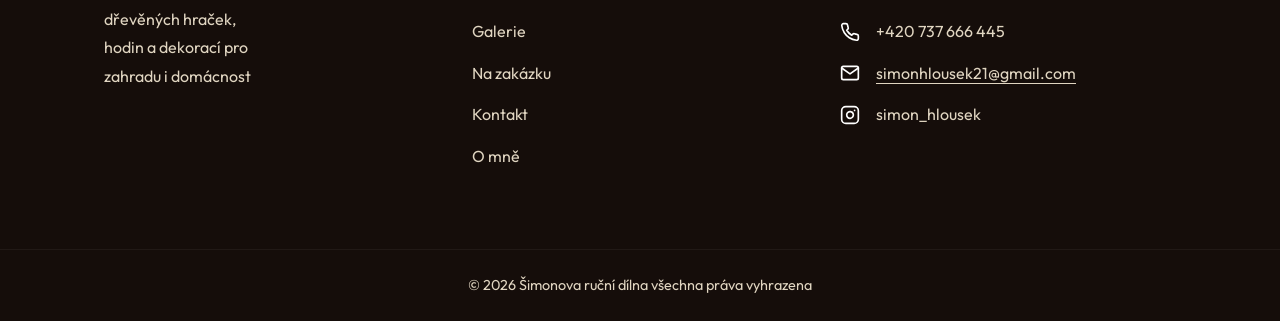
==== commit aacf9d23: "footer contact remake" ====
--- a/about.html
+++ b/about.html
@@ -11,6 +11,7 @@
         href="https://fonts.googleapis.com/css2?family=Outfit:wght@300;400;500;700&family=Playfair+Display:ital,wght@0,600;1,600&family=Caveat:wght@500;700&display=swap"
         rel="stylesheet">
     <link rel="stylesheet" href="styles.css">
+    <link rel="icon" type="image/x-icon" href="Pictures_neupravene/favicon_48.ico">
 </head>
 
 <body>
@@ -95,7 +96,7 @@
                                     d="M22 16.92v3a2 2 0 0 1-2.18 2 19.79 19.79 0 0 1-8.63-3.07 19.5 19.5 0 0 1-6-6 19.79 19.79 0 0 1-3.07-8.67A2 2 0 0 1 4.11 2h3a2 2 0 0 1 2 1.72 12.84 12.84 0 0 0 .7 2.81 2 2 0 0 1-.45 2.11L8.09 9.91a16 16 0 0 0 6 6l1.27-1.27a2 2 0 0 1 2.11-.45 12.84 12.84 0 0 0 2.81.7A2 2 0 0 1 22 16.92z">
                                 </path>
                             </svg>
-                            <span>+420 123 456 789</span>
+                            <span>+420 737 666 445</span>
                         </li>
                         <li>
                             <svg xmlns="http://www.w3.org/2000/svg" width="20" height="20" viewBox="0 0 24 24"
@@ -105,7 +106,7 @@
                                 </path>
                                 <polyline points="22,6 12,13 2,6"></polyline>
                             </svg>
-                            <a href="mailto:drevodilna@drevo.cz">drevodilna@drevo.cz</a>
+                            <a href="mailto:simonhlousek21@gmail.com">simonhlousek21@gmail.com</a>
                         </li>
                         <li>
                             <svg xmlns="http://www.w3.org/2000/svg" width="20" height="20" viewBox="0 0 24 24"
@@ -115,7 +116,7 @@
                                 <path d="M16 11.37A4 4 0 1 1 12.63 8 4 4 0 0 1 16 11.37z"></path>
                                 <line x1="17.5" y1="6.5" x2="17.51" y2="6.5"></line>
                             </svg>
-                            <span>NEJLEPSI.DREVO</span>
+                            <span>simon_hlousek</span>
                         </li>
                     </ul>
                 </div>
